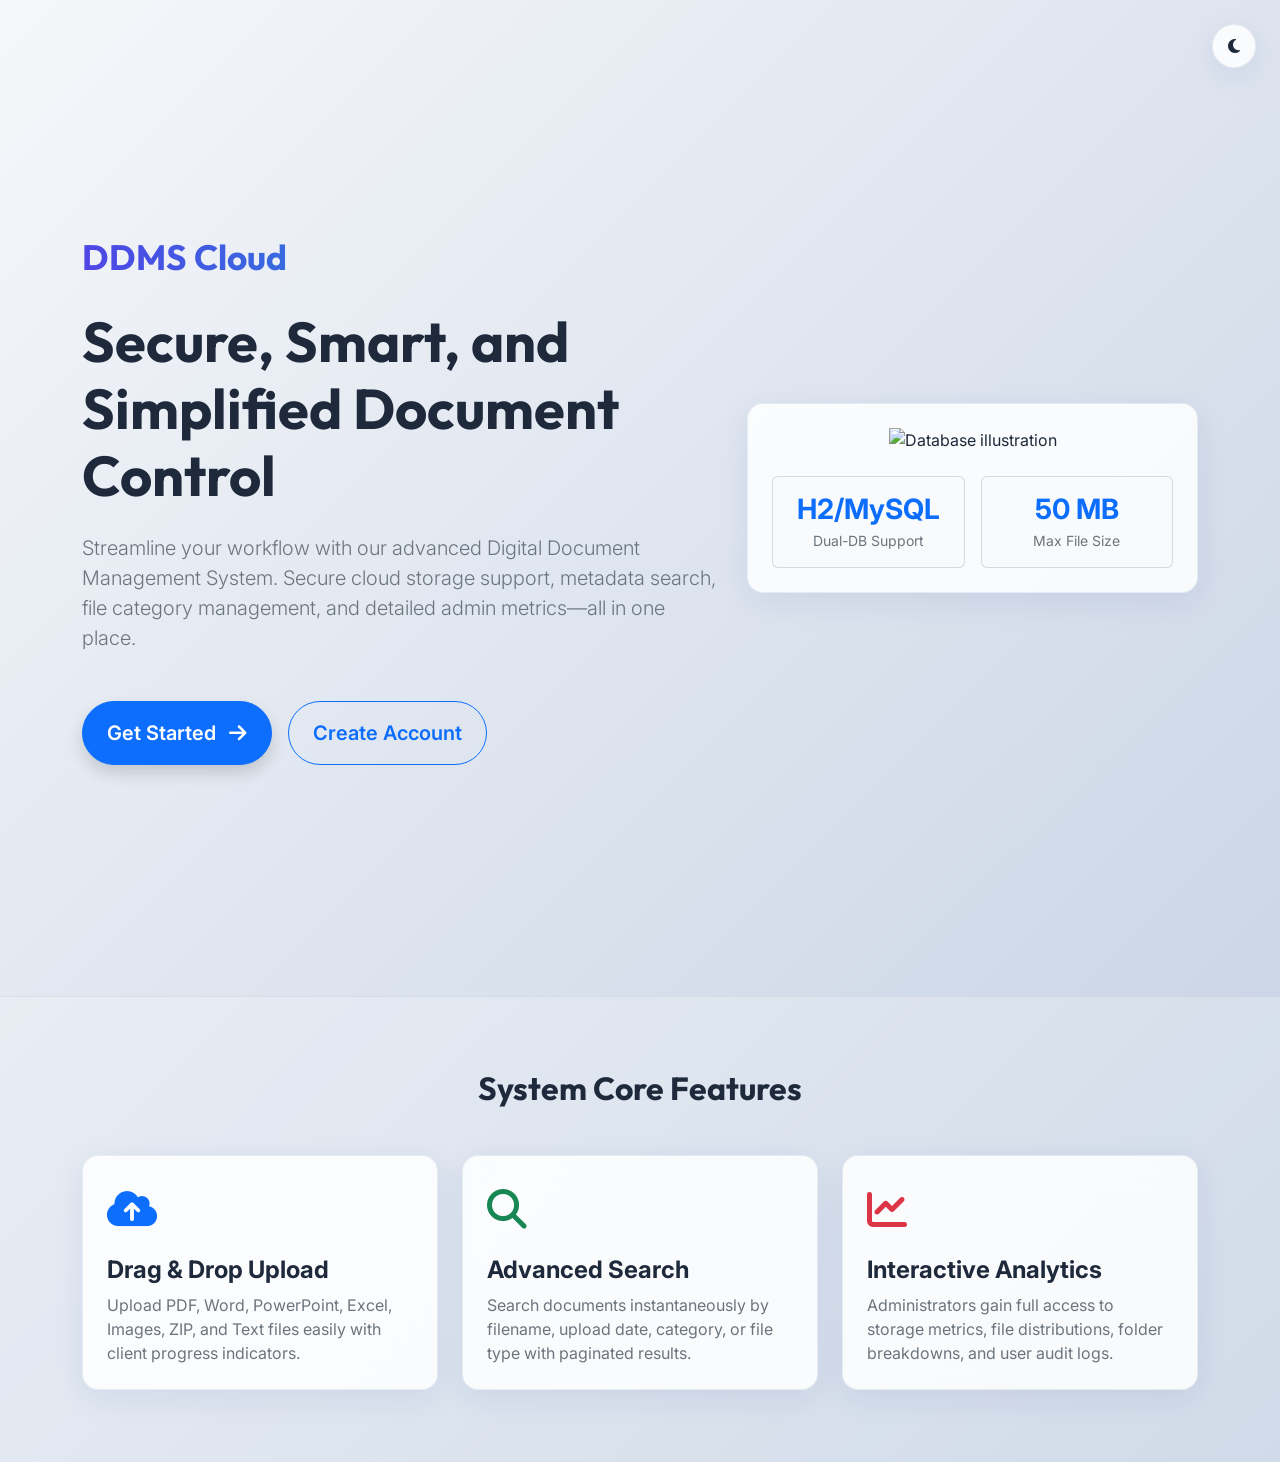
==== src/main/resources/static/index.html @ 1bf27b69 "Initial commit of deploy-ready Spring Boot app" ====
<!DOCTYPE html>
<html lang="en">
<head>
    <meta charset="UTF-8">
    <meta name="viewport" content="width=device-width, initial-scale=1.0">
    <title>Digital Document Management System</title>
    <!-- Bootstrap 5 CSS -->
    <link href="https://cdn.jsdelivr.net/npm/bootstrap@5.3.0/dist/css/bootstrap.min.css" rel="stylesheet">
    <!-- FontAwesome for Icons -->
    <link rel="stylesheet" href="https://cdnjs.cloudflare.com/ajax/libs/font-awesome/6.4.0/css/all.min.css">
    <!-- Custom CSS -->
    <link rel="stylesheet" href="css/styles.css">
</head>
<body>

    <!-- Dark Mode Toggle -->
    <div class="mode-toggle" id="theme-toggle" title="Toggle Theme">
        <i class="fa-solid fa-moon"></i>
    </div>

    <!-- Hero Section -->
    <div class="container my-auto py-5">
        <div class="row align-items-center justify-content-center min-vh-100">
            <div class="col-lg-7 text-center text-lg-start animate-fade-in">
                <div class="brand-title text-lg-start">DDMS Cloud</div>
                <h1 class="display-4 fw-bold mb-4" style="font-family: 'Outfit', sans-serif;">
                    Secure, Smart, and Simplified Document Control
                </h1>
                <p class="lead text-secondary mb-5">
                    Streamline your workflow with our advanced Digital Document Management System. Secure cloud storage support, metadata search, file category management, and detailed admin metrics—all in one place.
                </p>
                <div class="d-flex flex-wrap justify-content-center justify-content-lg-start gap-3">
                    <a href="login.html" class="btn btn-primary btn-lg px-4 py-3 rounded-pill fw-semibold shadow">
                        Get Started <i class="fa-solid fa-arrow-right ms-2"></i>
                    </a>
                    <a href="register.html" class="btn btn-outline-primary btn-lg px-4 py-3 rounded-pill fw-semibold">
                        Create Account
                    </a>
                </div>
            </div>
            
            <div class="col-lg-5 mt-5 mt-lg-0 animate-fade-in" style="animation-delay: 0.1s;">
                <div class="glass-panel p-4 text-center">
                    <img src="https://img.icons8.com/illustrations/external-interface-elements-flat-line-design-flat-line-design/300/external-cloud-database-database-and-cloud-computing-external-interface-elements-flat-line-design-flat-line-design.png" alt="Database illustration" class="img-fluid mb-4" style="max-height: 250px;">
                    <div class="row g-3">
                        <div class="col-6">
                            <div class="p-3 border border-secondary border-opacity-25 rounded bg-light bg-opacity-50 text-center">
                                <h3 class="fw-bold text-primary mb-1">H2/MySQL</h3>
                                <p class="text-secondary small mb-0">Dual-DB Support</p>
                            </div>
                        </div>
                        <div class="col-6">
                            <div class="p-3 border border-secondary border-opacity-25 rounded bg-light bg-opacity-50 text-center">
                                <h3 class="fw-bold text-primary mb-1">50 MB</h3>
                                <p class="text-secondary small mb-0">Max File Size</p>
                            </div>
                        </div>
                    </div>
                </div>
            </div>
        </div>
    </div>

    <!-- Features Section -->
    <div class="bg-light bg-opacity-25 py-5 border-top border-secondary border-opacity-10">
        <div class="container py-4">
            <h2 class="text-center mb-5 fw-bold" style="font-family: 'Outfit', sans-serif;">System Core Features</h2>
            <div class="row g-4">
                <div class="col-md-4">
                    <div class="glass-panel p-4 h-100">
                        <div class="text-primary fs-1 mb-3"><i class="fa-solid fa-cloud-arrow-up"></i></div>
                        <h4 class="fw-bold">Drag & Drop Upload</h4>
                        <p class="text-secondary mb-0">Upload PDF, Word, PowerPoint, Excel, Images, ZIP, and Text files easily with client progress indicators.</p>
                    </div>
                </div>
                <div class="col-md-4">
                    <div class="glass-panel p-4 h-100">
                        <div class="text-success fs-1 mb-3"><i class="fa-solid fa-magnifying-glass"></i></div>
                        <h4 class="fw-bold">Advanced Search</h4>
                        <p class="text-secondary mb-0">Search documents instantaneously by filename, upload date, category, or file type with paginated results.</p>
                    </div>
                </div>
                <div class="col-md-4">
                    <div class="glass-panel p-4 h-100">
                        <div class="text-danger fs-1 mb-3"><i class="fa-solid fa-chart-line"></i></div>
                        <h4 class="fw-bold">Interactive Analytics</h4>
                        <p class="text-secondary mb-0">Administrators gain full access to storage metrics, file distributions, folder breakdowns, and user audit logs.</p>
                    </div>
                </div>
            </div>
        </div>
    </div>

    <!-- Bootstrap 5 JS -->
    <script src="https://cdn.jsdelivr.net/npm/bootstrap@5.3.0/dist/js/bootstrap.bundle.min.js"></script>
    <script>
        // Dark Mode Logic
        const themeToggle = document.getElementById('theme-toggle');
        const icon = themeToggle.querySelector('i');

        // Check cache
        if (localStorage.getItem('theme') === 'dark') {
            document.body.classList.add('dark-mode');
            icon.classList.replace('fa-moon', 'fa-sun');
        }

        themeToggle.addEventListener('click', () => {
            document.body.classList.toggle('dark-mode');
            if (document.body.classList.contains('dark-mode')) {
                localStorage.setItem('theme', 'dark');
                icon.classList.replace('fa-moon', 'fa-sun');
            } else {
                localStorage.setItem('theme', 'light');
                icon.classList.replace('fa-sun', 'fa-moon');
            }
        });
    </script>
</body>
</html>
---- src/main/resources/static/css/styles.css ----
/* Import Premium Fonts */
@import url('https://fonts.googleapis.com/css2?family=Inter:wght@300;400;500;600;700&family=Outfit:wght@400;500;600;700&display=swap');

:root {
    --primary: #4f46e5;
    --primary-hover: #4338ca;
    --secondary: #10b981;
    --danger: #ef4444;
    --warning: #f59e0b;
    --info: #06b6d4;
    --bg-gradient: linear-gradient(135deg, #f5f7fa 0%, #c3cfe2 100%);
    --card-bg: rgba(255, 255, 255, 0.85);
    --border-color: rgba(226, 232, 240, 0.8);
    --text-primary: #1e293b;
    --text-secondary: #64748b;
    --sidebar-bg: #0f172a;
    --sidebar-text: #f8fafc;
    --shadow: 0 8px 32px 0 rgba(31, 38, 135, 0.08);
}

/* Dark Mode Variables */
body.dark-mode {
    --primary: #6366f1;
    --primary-hover: #4f46e5;
    --bg-gradient: linear-gradient(135deg, #0f172a 0%, #1e1b4b 100%);
    --card-bg: rgba(30, 41, 59, 0.85);
    --border-color: rgba(71, 85, 105, 0.5);
    --text-primary: #f8fafc;
    --text-secondary: #94a3b8;
    --sidebar-bg: #020617;
    --sidebar-text: #f8fafc;
    --shadow: 0 8px 32px 0 rgba(0, 0, 0, 0.3);
}

* {
    margin: 0;
    padding: 0;
    box-sizing: border-box;
    font-family: 'Inter', sans-serif;
    transition: background-color 0.3s ease, color 0.3s ease;
}

body {
    background: var(--bg-gradient);
    color: var(--text-primary);
    min-height: 100vh;
    display: flex;
    flex-direction: column;
}

/* Glassmorphism Styles */
.glass-panel {
    background: var(--card-bg);
    backdrop-filter: blur(16px);
    -webkit-backdrop-filter: blur(16px);
    border: 1px solid var(--border-color);
    border-radius: 16px;
    box-shadow: var(--shadow);
}

/* Auth Cards */
.auth-container {
    max-width: 480px;
    width: 100%;
    margin: auto;
    padding: 2.5rem;
}

.brand-title {
    font-family: 'Outfit', sans-serif;
    font-weight: 700;
    font-size: 2.2rem;
    background: linear-gradient(to right, #4f46e5, #06b6d4);
    -webkit-background-clip: text;
    -webkit-text-fill-color: transparent;
    text-align: center;
    margin-bottom: 1.5rem;
}

/* Dashboard Layout */
.dashboard-layout {
    display: flex;
    min-height: 100vh;
    width: 100%;
}

.sidebar {
    width: 260px;
    background: var(--sidebar-bg);
    color: var(--sidebar-text);
    padding: 2rem 1.5rem;
    display: flex;
    flex-direction: column;
    z-index: 100;
}

.sidebar-brand {
    font-family: 'Outfit', sans-serif;
    font-weight: 700;
    font-size: 1.5rem;
    margin-bottom: 2.5rem;
    display: flex;
    align-items: center;
    gap: 0.5rem;
}

.nav-menu {
    list-style: none;
    display: flex;
    flex-direction: column;
    gap: 0.5rem;
}

.nav-link-item {
    display: flex;
    align-items: center;
    gap: 1rem;
    padding: 0.8rem 1rem;
    color: var(--sidebar-text);
    opacity: 0.7;
    text-decoration: none;
    border-radius: 8px;
    cursor: pointer;
    font-weight: 500;
    transition: all 0.2s ease;
}

.nav-link-item:hover, .nav-link-item.active {
    opacity: 1;
    background: rgba(255, 255, 255, 0.1);
    transform: translateX(4px);
}

.main-content {
    flex: 1;
    padding: 2rem;
    overflow-y: auto;
    max-height: 100vh;
}

/* Drag and Drop Styling */
.drop-zone {
    border: 2px dashed var(--primary);
    border-radius: 12px;
    padding: 3rem;
    text-align: center;
    background: rgba(79, 70, 229, 0.05);
    cursor: pointer;
    transition: all 0.3s ease;
}

.drop-zone.drag-over {
    background: rgba(79, 70, 229, 0.15);
    border-color: var(--secondary);
    transform: scale(1.02);
}

/* Custom Progress Bar */
.progress-container {
    background-color: var(--border-color);
    border-radius: 8px;
    height: 8px;
    width: 100%;
    margin-top: 1rem;
    overflow: hidden;
    display: none;
}

.progress-fill {
    background-color: var(--primary);
    height: 100%;
    width: 0%;
    transition: width 0.1s ease;
}

/* Table and Lists Styling */
.file-list-item {
    transition: transform 0.2s ease, box-shadow 0.2s ease;
}

.file-list-item:hover {
    transform: translateY(-2px);
    box-shadow: 0 4px 20px rgba(0,0,0,0.05);
}

/* Dark mode toggle switch */
.mode-toggle {
    position: fixed;
    top: 1.5rem;
    right: 1.5rem;
    background: var(--card-bg);
    border: 1px solid var(--border-color);
    border-radius: 50%;
    width: 44px;
    height: 44px;
    display: flex;
    align-items: center;
    justify-content: center;
    cursor: pointer;
    box-shadow: var(--shadow);
    z-index: 1000;
}

/* Document Previews */
.preview-container {
    width: 100%;
    height: 500px;
    border-radius: 8px;
    border: 1px solid var(--border-color);
    background: #f1f5f9;
    display: flex;
    justify-content: center;
    align-items: center;
}

.preview-container iframe, .preview-container img {
    width: 100%;
    height: 100%;
    border: none;
    object-fit: contain;
}

/* Stat Cards */
.stat-card {
    padding: 1.5rem;
    border-radius: 12px;
    display: flex;
    justify-content: space-between;
    align-items: center;
}

.stat-icon {
    font-size: 2.5rem;
    opacity: 0.3;
}

/* Badges for File Types */
.badge-pdf { background-color: #fee2e2; color: #ef4444; }
.badge-docx { background-color: #dbeafe; color: #3b82f6; }
.badge-xlsx { background-color: #d1fae5; color: #10b981; }
.badge-ppt { background-color: #ffedd5; color: #f97316; }
.badge-zip { background-color: #f3e8ff; color: #a855f7; }
.badge-txt { background-color: #f1f5f9; color: #64748b; }
.badge-img { background-color: #e0f2fe; color: #0284c7; }

/* Micro-animations */
@keyframes fadeInUp {
    from {
        opacity: 0;
        transform: translateY(20px);
    }
    to {
        opacity: 1;
        transform: translateY(0);
    }
}

.animate-fade-in {
    animation: fadeInUp 0.4s ease forwards;
}
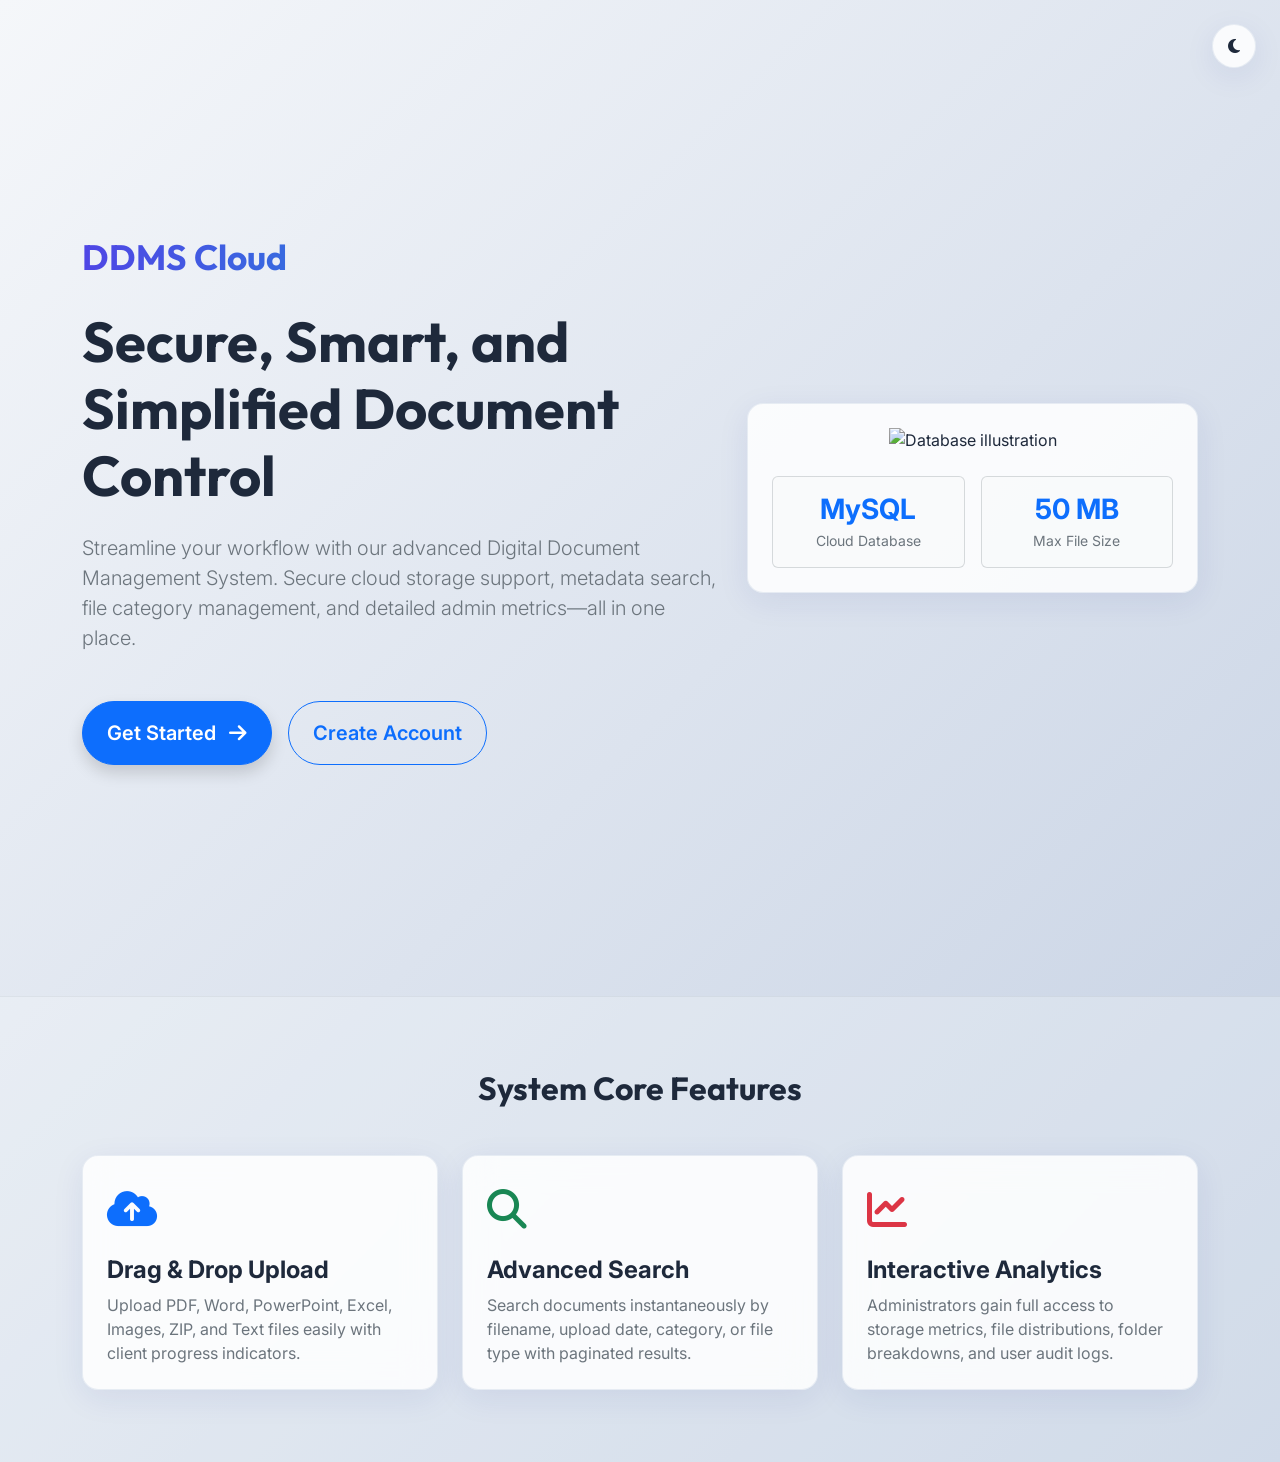
==== commit b56dca16: "Update frontend database labels to MySQL" ====
--- a/src/main/resources/static/index.html
+++ b/src/main/resources/static/index.html
@@ -45,8 +45,8 @@
                     <div class="row g-3">
                         <div class="col-6">
                             <div class="p-3 border border-secondary border-opacity-25 rounded bg-light bg-opacity-50 text-center">
-                                <h3 class="fw-bold text-primary mb-1">H2/MySQL</h3>
-                                <p class="text-secondary small mb-0">Dual-DB Support</p>
+                                <h3 class="fw-bold text-primary mb-1">MySQL</h3>
+                                <p class="text-secondary small mb-0">Cloud Database</p>
                             </div>
                         </div>
                         <div class="col-6">
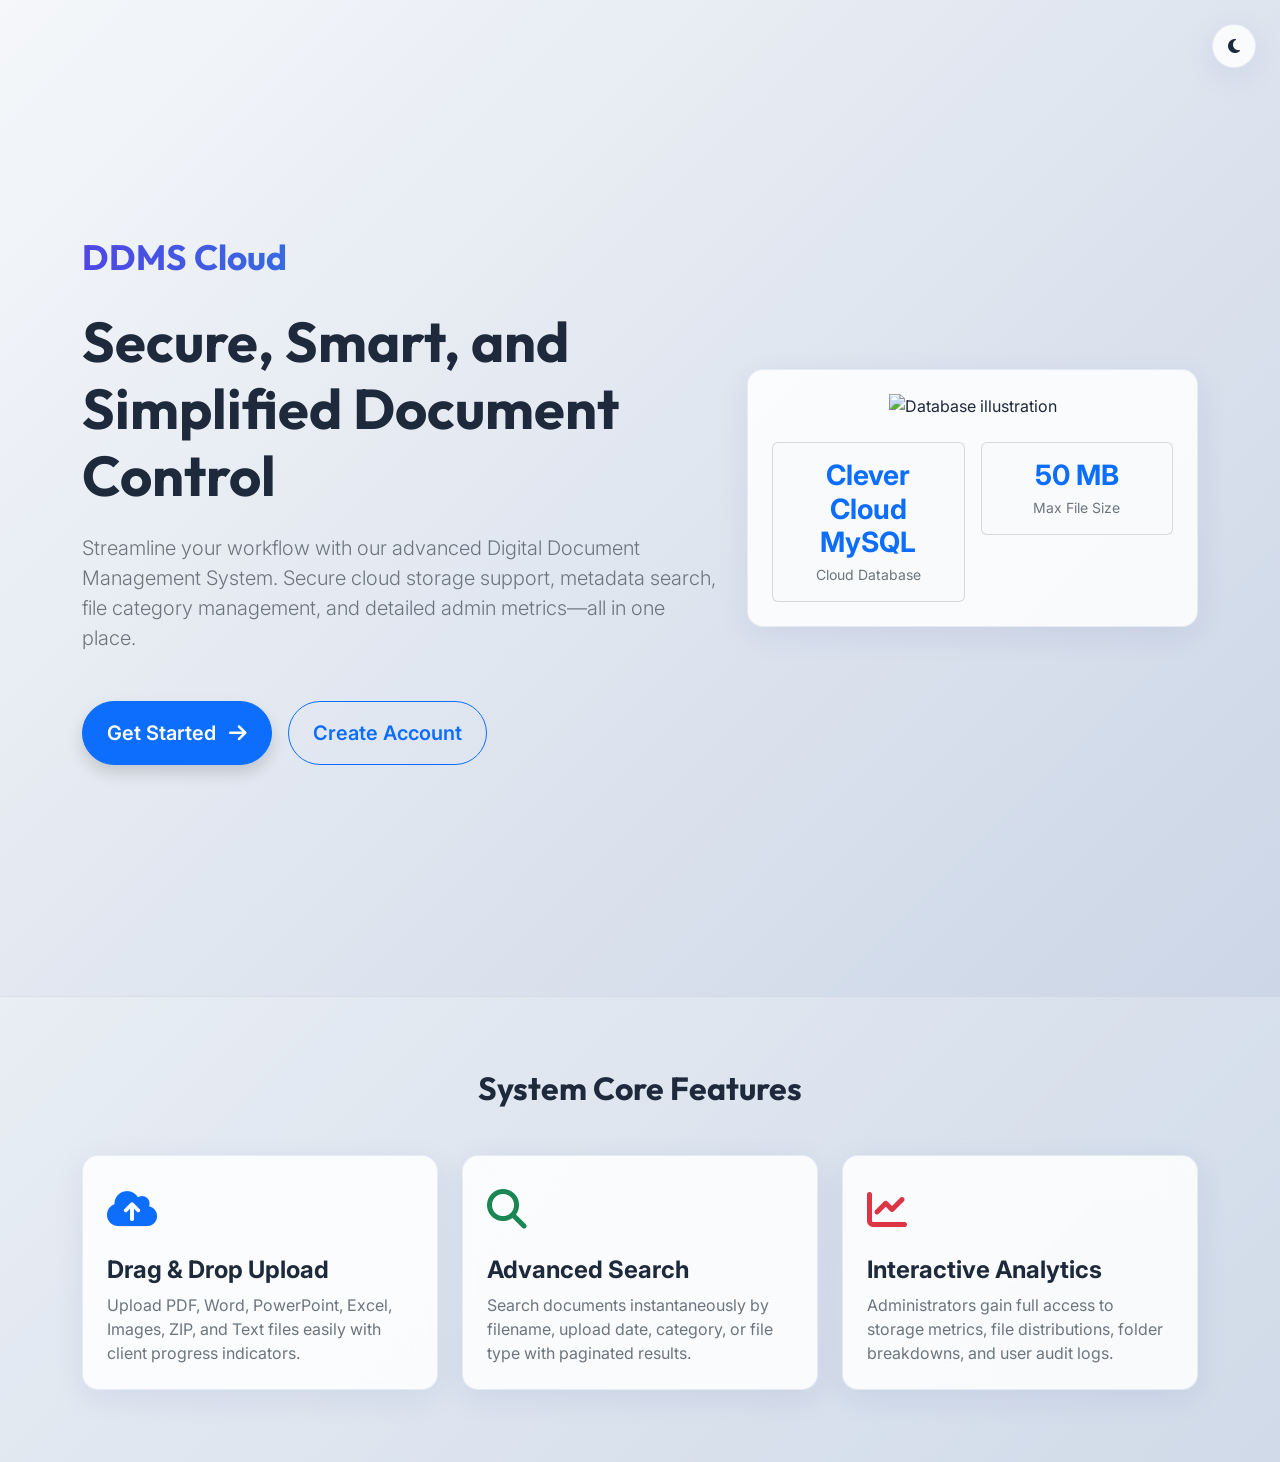
==== commit 5957cef4: "Update frontend database label to Clever Cloud MySQL" ====
--- a/src/main/resources/static/index.html
+++ b/src/main/resources/static/index.html
@@ -45,7 +45,7 @@
                     <div class="row g-3">
                         <div class="col-6">
                             <div class="p-3 border border-secondary border-opacity-25 rounded bg-light bg-opacity-50 text-center">
-                                <h3 class="fw-bold text-primary mb-1">MySQL</h3>
+                                <h3 class="fw-bold text-primary mb-1">Clever Cloud MySQL</h3>
                                 <p class="text-secondary small mb-0">Cloud Database</p>
                             </div>
                         </div>
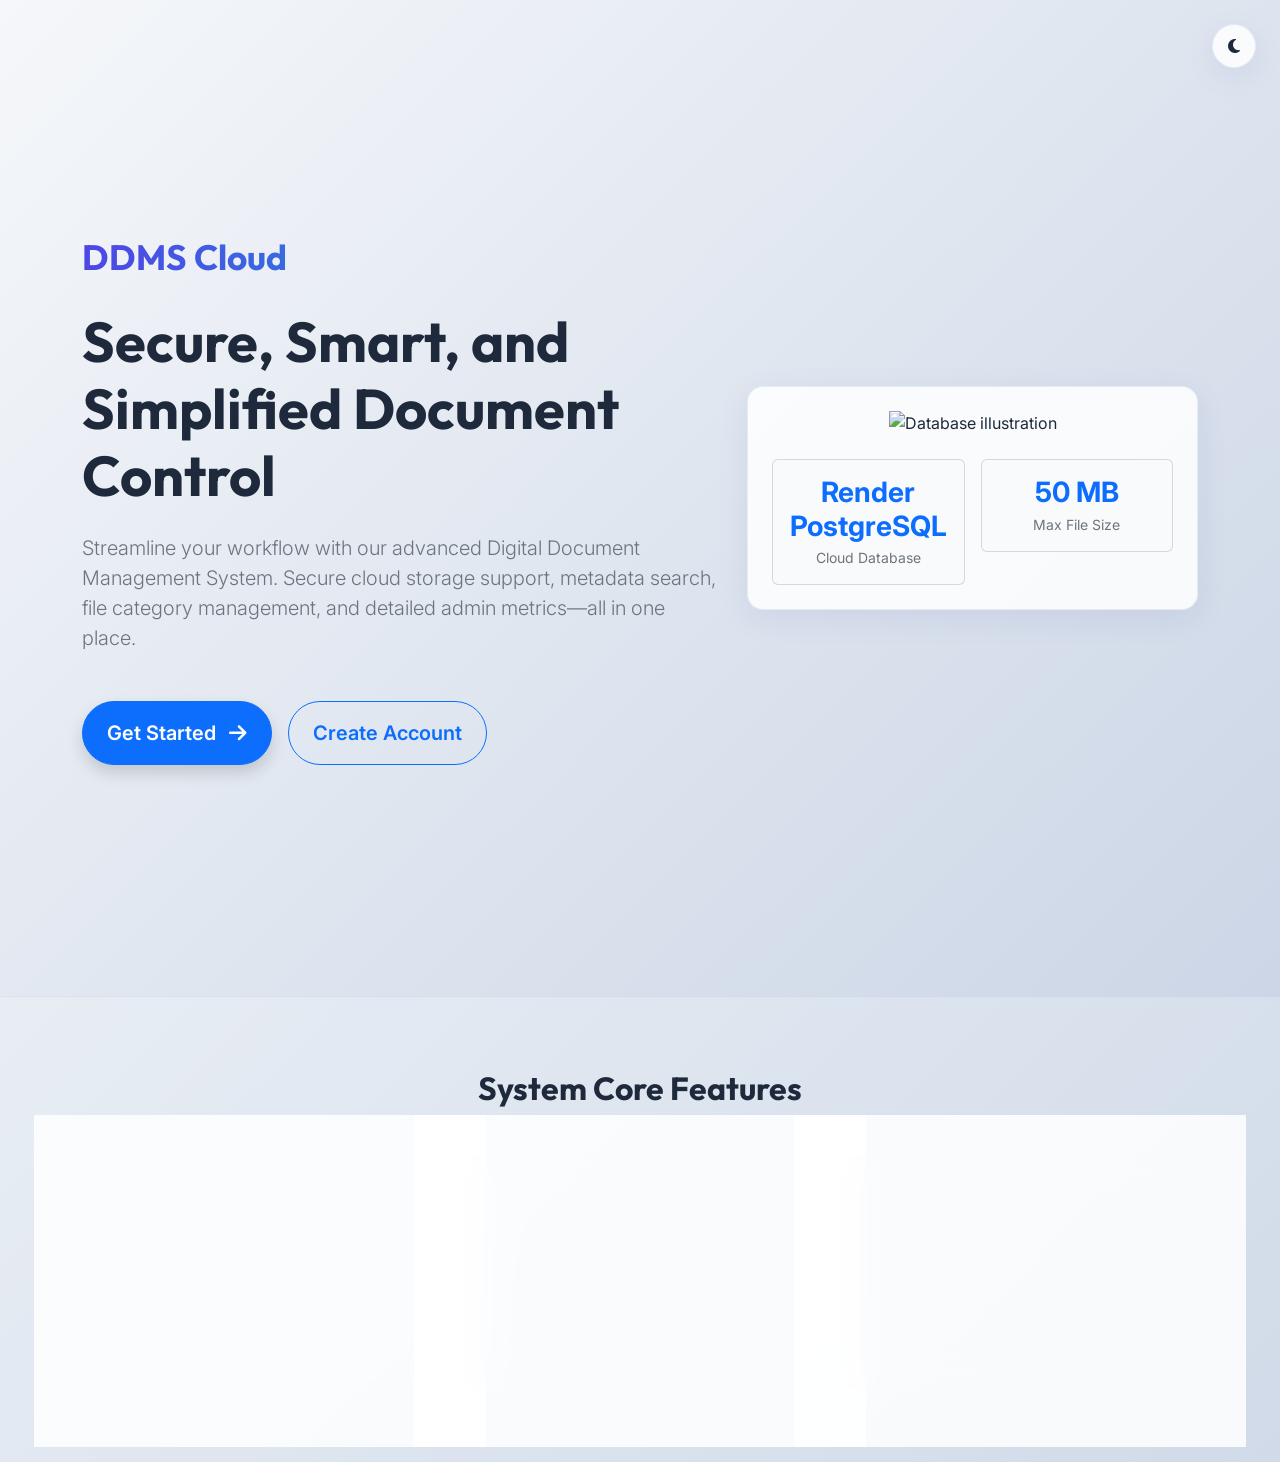
==== commit b8cc90c3: "Switch project to Render PostgreSQL and update frontend labels" ====
--- a/src/main/resources/static/index.html
+++ b/src/main/resources/static/index.html
@@ -45,7 +45,7 @@
                     <div class="row g-3">
                         <div class="col-6">
                             <div class="p-3 border border-secondary border-opacity-25 rounded bg-light bg-opacity-50 text-center">
-                                <h3 class="fw-bold text-primary mb-1">Clever Cloud MySQL</h3>
+                                <h3 class="fw-bold text-primary mb-1">Render PostgreSQL</h3>
                                 <p class="text-secondary small mb-0">Cloud Database</p>
                             </div>
                         </div>
